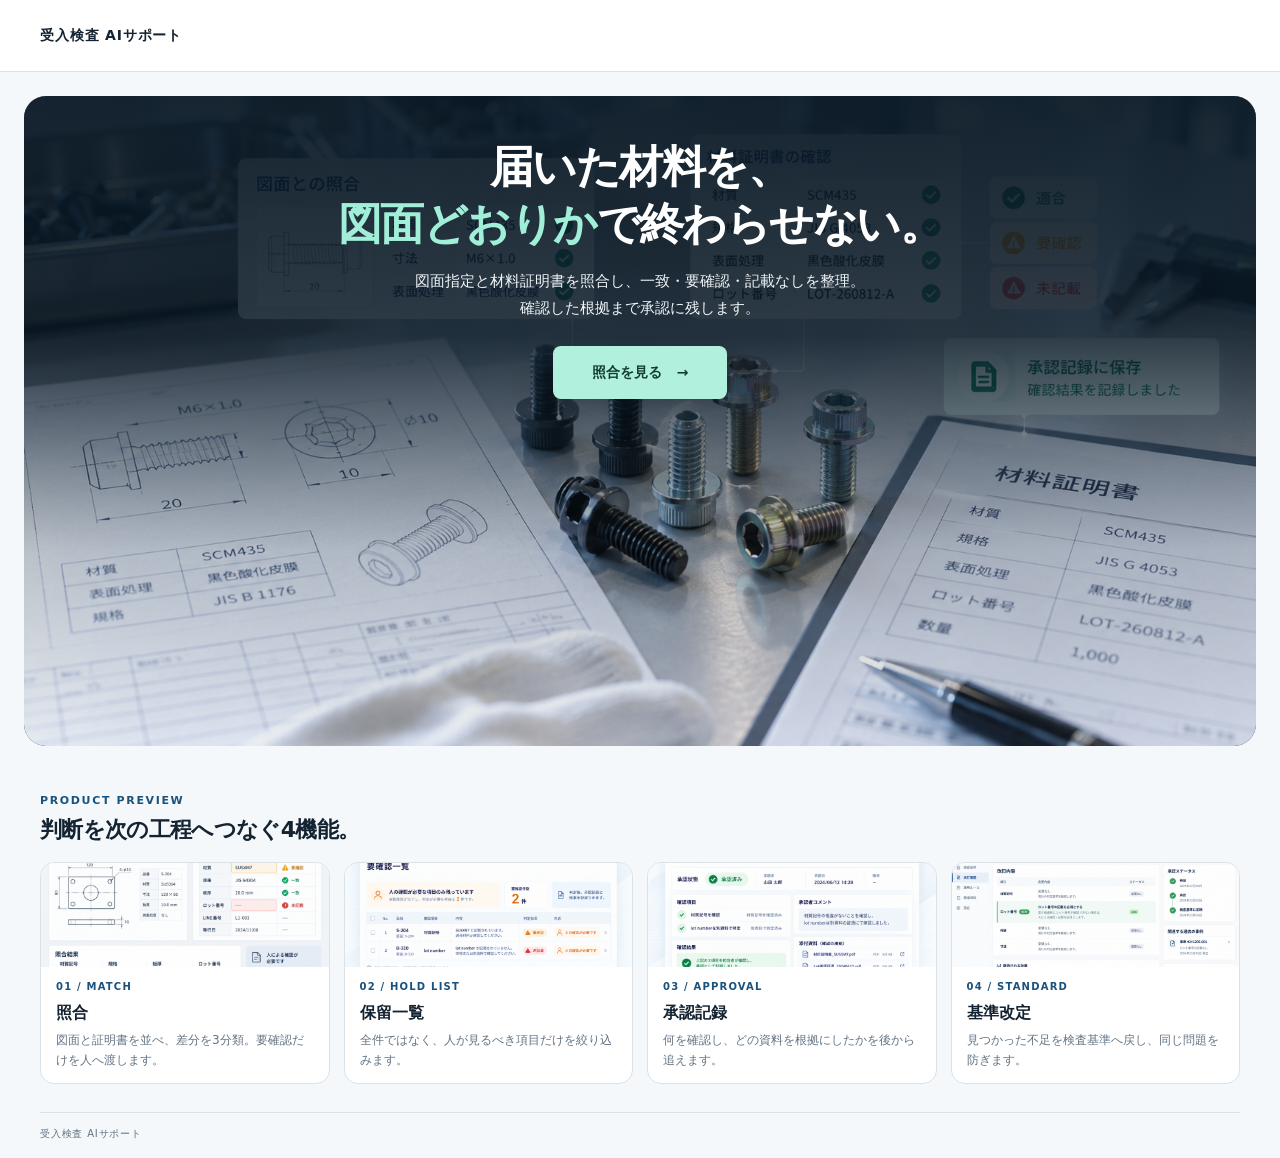
==== index.html @ 8296a330 "Refine story mode layout and auto progression" ====
<!doctype html><html lang="ja"><head><meta charset="UTF-8"><meta name="viewport" content="width=device-width,initial-scale=1"><meta name="color-scheme" content="light"><title>受入検査 AIサポート</title><meta name="description" content="図面と材料証明書を照合し、確認根拠を承認に残す受入検査デモ"><link rel="stylesheet" href="styles.css"><link rel="stylesheet" href="hero.css"></head><body class="landing">
<header class="topbar"><a class="brand" href="index.html"><b>受入検査 AIサポート</b></a></header>
<main><section class="hero hero-centered section-wrap" aria-labelledby="hero-title">
  <div class="hero-copy">
    
    <h1 id="hero-title">届いた材料を、<br><em>図面どおりか</em><span class="hero-title-ending">で終わらせない。</span></h1>
    <p class="hero-lead">図面指定と材料証明書を照合し、一致・要確認・記載なしを整理。<br>確認した根拠まで承認に残します。</p>
    <div class="hero-actions"><a class="btn btn-primary" href="story-mode.html">照合を見る <span aria-hidden="true">→</span></a></div>
  </div>
  <figure class="hero-main-visual"><img src="images/hero.png" width="1672" height="941" fetchpriority="high" alt="届いた金属部品を図面と材料証明書で照合し、確認結果を承認記録に残す受入検査の現場"></figure>
</section>
<section class="preview section-wrap" id="product-screens"><div class="section-intro"><div><p class="eyebrow">PRODUCT PREVIEW</p><h2>判断を次の工程へつなぐ4機能。</h2></div></div><div class="feature-grid">
<article class="feature-card" data-screen="match"><div class="feature-thumb thumb-match"><span class="mini-label">DRAWING</span><span class="mini-label cert">CERTIFICATE</span><b>要確認 2</b><i>↔</i></div><div class="feature-copy"><p class="feature-num">01 / MATCH</p><h3>照合</h3><p>図面と証明書を並べ、差分を3分類。要確認だけを人へ渡します。</p></div></article>
<article class="feature-card" data-screen="hold"><div class="feature-thumb thumb-hold"><div class="mini-row"><b>材質記号</b><span>要確認</span></div><div class="mini-row"><b>ロット番号</b><span>記載なし</span></div><strong>判断待ち 2件</strong></div><div class="feature-copy"><p class="feature-num">02 / HOLD LIST</p><h3>保留一覧</h3><p>全件ではなく、人が見るべき項目だけを絞り込みます。</p></div></article>
<article class="feature-card" data-screen="approval"><div class="feature-thumb thumb-approval"><span class="approval-check">✓</span><b>承認済み</b><small>確認者：山本</small><span class="approval-line"></span></div><div class="feature-copy"><p class="feature-num">03 / APPROVAL</p><h3>承認記録</h3><p>何を確認し、どの資料を根拠にしたかを後から追えます。</p></div></article>
<article class="feature-card" data-screen="standard"><div class="feature-thumb thumb-standard"><div class="version">v2.1</div><b>ロット番号を必須化</b><span>適用日 2024/09/01</span><i>✓ 承認済み</i></div><div class="feature-copy"><p class="feature-num">04 / STANDARD</p><h3>基準改定</h3><p>見つかった不足を検査基準へ戻し、同じ問題を防ぎます。</p></div></article></div></section>
</main><footer class="footer section-wrap"><span>受入検査 AIサポート</span></footer><script src="preview.js"></script></body></html>
---- styles.css ----
:root{--bg:#f5f8fa;--surface:#fff;--surface2:#edf3f7;--ink:#142331;--muted:#637383;--line:#d8e2e8;--blue:#19527d;--blue-soft:#e5f0f7;--green:#16856d;--green-soft:#e5f4ef;--amber:#b56a28;--amber-soft:#fff1e4;--gray:#7d8790;--gray-soft:#eef0f2;--r:14px}*{box-sizing:border-box}html{scroll-behavior:auto}body{margin:0;background:var(--bg);color:var(--ink);font-family:"Noto Sans JP","Yu Gothic",system-ui,sans-serif;line-height:1.65}button,a{font:inherit}button{cursor:pointer}.section-wrap{width:min(1200px,calc(100% - 64px));margin:auto}.topbar{height:72px;background:#fff;border-bottom:1px solid var(--line);display:flex;align-items:center;justify-content:space-between;padding:0 max(32px,calc((100% - 1200px)/2));position:sticky;top:0;z-index:5}.brand{display:flex;align-items:center;gap:11px;color:var(--ink);text-decoration:none}.brand-mark{width:34px;height:34px;display:grid;place-items:center;border:1px solid #a9c8df;border-radius:9px;background:#edf6fb;color:var(--blue);font-weight:700}.brand b,.brand small{display:block}.brand b{font-size:14px;letter-spacing:.06em}.brand small{font-size:10px;color:var(--muted);letter-spacing:.1em}.topbar-meta{display:flex;gap:18px;font-size:12px;color:var(--muted)}.demo-pill{padding:5px 9px;border:1px solid var(--line);border-radius:6px;font-size:10px;letter-spacing:.1em}.hero{display:grid;grid-template-columns:1fr 1.02fr;gap:80px;align-items:center;padding-top:86px;padding-bottom:78px}.eyebrow{margin:0 0 13px;color:var(--blue);font-size:11px;letter-spacing:.15em;font-weight:700}.hero h1{font-size:clamp(32px,4vw,52px);line-height:1.3;letter-spacing:-.045em;margin:0 0 22px}.hero h1 em{font-style:normal;color:var(--green)}.hero-lead{font-size:16px;color:var(--muted);margin:0 0 30px}.hero-actions{display:flex;gap:10px;flex-wrap:wrap}.btn{border:1px solid transparent;border-radius:8px;padding:12px 19px;display:inline-flex;align-items:center;justify-content:center;gap:15px;text-decoration:none;font-size:13px;font-weight:700;transition:.2s}.btn-primary{background:var(--blue);color:#fff}.btn-primary:hover{background:#113f60}.btn-secondary{background:#fff;color:var(--blue);border-color:#b8cfdf}.btn-secondary:hover{background:var(--blue-soft)}.hero-note{font-size:11px;color:var(--muted);margin:22px 0 0}.status-dot{display:inline-block;width:7px;height:7px;border-radius:50%;background:var(--amber);margin-right:6px}.compare-visual{background:#fff;border:1px solid var(--line);border-radius:var(--r);box-shadow:0 18px 50px #2c4c6217;overflow:hidden}.visual-head,.visual-foot{display:flex;align-items:center;justify-content:space-between;padding:14px 18px;font-size:11px;color:var(--muted);border-bottom:1px solid var(--line)}.visual-head strong{color:var(--amber)}.visual-body{display:grid;grid-template-columns:1fr 36px 1fr;gap:10px;align-items:center;padding:20px}.doc-card{border:1px solid var(--line);border-radius:10px;background:#fbfdfe;padding:13px;min-height:235px}.doc-top{display:flex;justify-content:space-between;font-size:9px;letter-spacing:.1em;color:var(--muted);border-bottom:1px solid var(--line);padding-bottom:9px}.doc-top b{font-size:10px;color:var(--ink);letter-spacing:0}.sketch{height:108px;background:#f1f5f7;position:relative;margin:14px 0;border-radius:5px;display:grid;place-items:center}.sketch-shape{width:100px;height:50px;border:2px solid #7892a3;border-radius:5px;transform:skew(-16deg)}.sketch-shape:after{content:"";display:block;width:25px;height:25px;border:2px solid #7892a3;border-radius:50%;margin:10px auto}.sketch i{font-size:8px;font-style:normal;color:var(--blue);position:absolute}.sketch i:first-of-type{right:18px;top:21px}.sketch i:last-of-type{left:18px;bottom:18px}.doc-card dl{margin:0;font-size:11px}.doc-card dl div{display:flex;justify-content:space-between;padding:5px 0}.doc-card dt{color:var(--muted)}.doc-card dd{margin:0;font-weight:700}.cert-lines{display:grid;gap:7px;padding:17px 6px 14px}.cert-lines span{height:5px;background:#dce6eb;border-radius:5px}.cert-lines .short{width:60%}.match-arrow{text-align:center;color:var(--blue)}.match-arrow span{display:block;font-size:9px;writing-mode:vertical-rl;margin:auto auto 7px}.match-arrow b{font-size:22px;font-weight:400}.warn{color:var(--amber)!important}.warn small{font-size:9px;background:var(--amber-soft);padding:2px 4px;border-radius:3px;margin-left:3px}.ok{color:var(--green)!important}.missing{color:var(--gray)!important}.visual-foot{border-top:1px solid var(--line);border-bottom:0;justify-content:flex-start;gap:13px;flex-wrap:wrap}.legend{font-size:10px}.warn-key{color:var(--amber)}.ok-key{color:var(--green)}.missing-key{color:var(--gray)}.record-chip{margin-left:auto;background:var(--green-soft);color:var(--green);padding:4px 8px;border-radius:5px;font-size:10px;font-weight:700}.preview{padding:28px 0 90px}.section-intro{display:flex;justify-content:space-between;align-items:end;gap:30px;margin-bottom:25px}.section-intro h2,.story-link h2{font-size:27px;line-height:1.4;letter-spacing:-.03em;margin:0}.section-intro>p{color:var(--muted);font-size:13px;margin:0 0 3px}.feature-grid{display:grid;grid-template-columns:repeat(4,1fr);gap:14px}.feature-card{background:var(--surface);border:1px solid var(--line);border-radius:var(--r);overflow:hidden;transition:.2s}.feature-card:hover,.feature-card.active{border-color:#9dbcd1;box-shadow:0 10px 28px #2c4c6214;transform:translateY(-2px)}.feature-thumb{height:145px;background:var(--surface2);position:relative;padding:16px}.feature-copy{padding:17px}.feature-num{color:var(--blue);font-size:10px;letter-spacing:.12em;font-weight:700;margin:0 0 5px}.feature-copy h3{font-size:18px;margin:0 0 6px}.feature-copy>p:not(.feature-num){font-size:12px;color:var(--muted);min-height:60px;margin:0}.feature-copy button{border:0;background:transparent;color:var(--blue);padding:13px 0 0;font-size:12px;font-weight:700}.thumb-match{background:#eef4f7}.mini-label{position:absolute;top:19px;left:17px;background:#fff;border:1px solid #bfd0da;padding:4px 7px;font-size:8px;color:var(--muted);letter-spacing:.1em}.mini-label.cert{left:auto;right:17px}.thumb-match:after{content:"↔";position:absolute;left:calc(50% - 7px);top:55px;color:var(--blue);font-size:20px}.thumb-match b{position:absolute;bottom:19px;left:17px;color:var(--amber);font-size:11px}.thumb-hold{background:#fff}.mini-row{display:flex;justify-content:space-between;border-bottom:1px solid var(--line);padding:9px 3px;font-size:10px}.mini-row span{color:var(--amber);background:var(--amber-soft);padding:2px 5px;border-radius:3px}.thumb-hold strong{position:absolute;bottom:17px;left:19px;color:var(--blue);font-size:11px}.thumb-approval{background:#edf7f3}.approval-check{display:grid;place-items:center;width:30px;height:30px;border-radius:50%;background:#d6eee6;color:var(--green);font-weight:700}.thumb-approval b{position:absolute;top:23px;left:58px;font-size:12px;color:var(--green)}.thumb-approval small{position:absolute;top:48px;left:58px;font-size:9px;color:var(--muted)}.approval-line{display:block;height:1px;background:#bfded4;margin-top:19px}.thumb-standard{background:#f2f5f7}.version{font-size:9px;color:var(--blue);margin-bottom:12px}.thumb-standard b{display:block;font-size:12px}.thumb-standard span{display:block;color:var(--muted);font-size:9px;margin-top:8px}.thumb-standard i{position:absolute;right:15px;bottom:15px;color:var(--green);font-size:9px;font-style:normal}.screen-detail{display:none;padding:75px 0 90px;border-top:1px solid var(--line)}.screen-detail.on{display:block}.detail-head{display:flex;justify-content:space-between;align-items:end;margin-bottom:25px}.detail-head h2{margin:0;font-size:28px}.detail-close{border:1px solid var(--line);background:#fff;border-radius:6px;color:var(--muted);padding:8px 12px;font-size:11px}.detail-shell{background:#fff;border:1px solid var(--line);border-radius:var(--r);padding:26px}.detail-table{width:100%;border-collapse:collapse;font-size:13px}.detail-table th,.detail-table td{text-align:left;border-bottom:1px solid var(--line);padding:14px}.detail-table th{font-size:11px;color:var(--muted);font-weight:500}.detail-table td:last-child{text-align:right}.detail-badge{font-size:10px;padding:4px 7px;border-radius:4px;font-weight:700}.detail-badge.warn{background:var(--amber-soft)}.detail-badge.ok{background:var(--green-soft)}.detail-badge.missing{background:var(--gray-soft)}.detail-cards{display:grid;grid-template-columns:1fr 1fr;gap:18px}.detail-card{border:1px solid var(--line);border-radius:10px;padding:20px}.detail-card h3{margin:0 0 15px;font-size:15px}.detail-card p{color:var(--muted);font-size:12px;margin:5px 0}.story-link{border-top:1px solid var(--line);padding-top:58px;padding-bottom:70px;display:flex;justify-content:space-between;align-items:center;gap:30px}.story-link p{color:var(--muted);font-size:13px;margin:8px 0 0}.footer{display:flex;justify-content:space-between;border-top:1px solid var(--line);padding-top:18px;padding-bottom:28px;color:var(--muted);font-size:10px;letter-spacing:.08em}
@media(max-width:900px){.section-wrap{width:min(100% - 32px,620px)}.topbar{padding:0 16px}.topbar-meta>span:first-child{display:none}.hero{grid-template-columns:1fr;gap:34px;padding-top:52px;padding-bottom:48px}.hero h1{font-size:36px}.feature-grid{grid-template-columns:repeat(2,1fr)}.section-intro{align-items:start;flex-direction:column;gap:9px}.screen-detail{padding-top:50px}.story-link{align-items:start;flex-direction:column}}
@media(max-width:520px){.section-wrap{width:calc(100% - 24px)}.topbar{height:62px}.brand small{font-size:8px}.hero{padding-top:38px}.hero h1{font-size:31px}.hero-lead{font-size:14px}.hero-actions .btn{flex:1;padding-inline:10px}.visual-body{grid-template-columns:1fr;gap:5px;padding:14px}.doc-card{min-height:180px}.match-arrow{display:flex;align-items:center;justify-content:center;gap:8px;height:18px}.match-arrow span{writing-mode:horizontal-tb;margin:0}.match-arrow b{font-size:18px}.feature-grid{gap:10px}.feature-thumb{height:112px;padding:11px}.feature-copy{padding:13px}.feature-copy h3{font-size:16px}.feature-copy>p:not(.feature-num){font-size:11px;min-height:79px}.section-intro h2,.detail-head h2,.story-link h2{font-size:23px}.detail-head{align-items:start;flex-direction:column;gap:15px}.detail-shell{padding:14px;overflow:auto}.detail-table{min-width:550px}.detail-cards{grid-template-columns:1fr}.footer{display:block}.footer span{display:block;margin-bottom:5px}}
.product-bar{display:flex;justify-content:space-between;align-items:center;padding-bottom:18px;border-bottom:1px solid var(--line);font-size:12px;color:var(--muted)}.match-workspace{display:grid;grid-template-columns:1fr 1fr;gap:18px;padding:22px 0}.evidence-panel{border:1px solid var(--line);border-radius:10px;background:#fbfdfe;padding:18px}.panel-title{display:flex;justify-content:space-between;color:var(--muted);font-size:11px;border-bottom:1px solid var(--line);padding-bottom:12px}.panel-title b{color:var(--ink);font-size:14px}.evidence-drawing{height:165px;background:#f0f5f7;margin:16px 0;position:relative;display:grid;place-items:center}.drawing-part{width:190px;height:90px;border:3px solid #7892a3;border-radius:8px;transform:skew(-16deg)}.drawing-part:after{content:"";display:block;width:44px;height:44px;border:3px solid #7892a3;border-radius:50%;margin:20px auto}.measure{position:absolute;font-size:10px;color:var(--blue)}.m1{left:22px;bottom:24px}.m2{right:32px;top:35px}.certificate-preview{height:165px;margin:16px 0;background:#f8fafb;padding:30px 22px;display:grid;align-content:start;gap:12px}.certificate-preview span{height:7px;background:#d6e2e8;border-radius:8px}.certificate-preview .short{width:55%}.evidence-list{font-size:12px}.evidence-list p{display:flex;justify-content:space-between;border-bottom:1px solid var(--line);padding:7px 0;margin:0}.evidence-list p span{color:var(--muted)}.evidence-list p b{font-weight:700}.evidence-list small{background:var(--amber-soft);font-size:9px;padding:2px 4px}.decision-strip{display:flex;align-items:center;gap:10px;border-top:1px solid var(--line);padding-top:18px;font-size:12px}.decision-strip>b{margin-right:auto}.decision-strip .btn{padding:8px 12px;font-size:11px}.hold-layout{display:grid;grid-template-columns:190px 1fr;gap:20px;padding:22px 0}.hold-nav{border:1px solid var(--line);border-radius:9px;padding:10px;display:grid;align-content:start;gap:5px;font-size:12px}.hold-nav>b{padding:8px;color:var(--muted);font-size:11px}.hold-nav span{padding:10px;border-radius:6px;display:flex;justify-content:space-between}.hold-nav .selected{background:var(--blue-soft);color:var(--blue);font-weight:700}.hold-nav strong{font-weight:700}.hold-table{border:1px solid var(--line);border-radius:9px;overflow:hidden}.hold-row{display:grid;grid-template-columns:1.3fr 1.5fr .8fr .5fr;gap:10px;align-items:center;padding:15px 16px;border-bottom:1px solid var(--line);font-size:12px}.hold-row:last-child{border-bottom:0}.hold-row small{display:block;color:var(--muted);font-size:10px}.hold-head{background:#f8fafb;color:var(--muted);font-size:10px}.queue-note{display:flex;align-items:center;justify-content:space-between;padding-top:16px;color:var(--muted);font-size:11px}.queue-note .btn{padding:8px 12px;font-size:11px}.approval-layout{display:grid;grid-template-columns:.8fr 1.2fr .8fr;gap:18px;padding-top:22px}.approval-summary,.approval-timeline,.approval-evidence{border:1px solid var(--line);border-radius:10px;padding:20px}.summary-avatar{width:42px;height:42px;display:grid;place-items:center;border-radius:50%;background:var(--blue-soft);color:var(--blue);font-weight:700}.approval-summary h3{font-size:15px;margin:12px 0 0}.approval-summary p{color:var(--muted);font-size:11px;margin:3px 0 18px}.approval-stamp{background:var(--green-soft);color:var(--green);font-size:11px;padding:7px 9px;border-radius:5px;margin-bottom:18px;display:inline-block}.approval-summary .btn{padding:9px 12px;font-size:11px}.approval-timeline h3,.approval-evidence h3{margin:0 0 14px;font-size:14px}.timeline-item{display:flex;gap:10px;padding:13px 0;border-bottom:1px solid var(--line)}.timeline-item:last-child{border:0}.timeline-item i{font-style:normal;background:var(--green-soft);color:var(--green);border-radius:50%;width:21px;height:21px;display:grid;place-items:center;font-size:11px}.timeline-item b,.timeline-item small{display:block}.timeline-item b{font-size:12px}.timeline-item small{color:var(--muted);font-size:10px}.approval-evidence span{display:block;color:var(--blue);font-size:11px;padding:10px 0;border-bottom:1px solid var(--line)}.standard-layout{display:grid;grid-template-columns:1fr 55px 1fr;align-items:center;gap:14px;padding:28px 0}.version-card{border:1px solid var(--line);border-radius:10px;padding:20px;background:#fbfdfe}.version-card.updated{border-color:#9bc8ba;background:#f2faf7}.version-card h3{font-size:15px;margin:0 0 15px}.version-card p:not(.eyebrow){font-size:12px;border-bottom:1px solid var(--line);padding:8px 0;margin:0}.muted-line{color:var(--muted)}.added-line{color:var(--green);font-weight:700}.added-line small{font-size:9px;background:var(--green-soft);padding:2px 5px;margin-left:5px}.version-arrow{text-align:center;color:var(--blue);font-size:24px}.standard-footer{display:flex;align-items:center;gap:25px;border-top:1px solid var(--line);padding-top:18px;font-size:11px}.standard-footer div{display:grid;gap:3px}.standard-footer div:first-child{flex:1}.standard-footer span{color:var(--muted)}.standard-footer .btn{padding:8px 12px;font-size:11px}
@media(max-width:700px){.match-workspace,.approval-layout{grid-template-columns:1fr}.hold-layout{grid-template-columns:1fr}.hold-nav{grid-template-columns:repeat(3,1fr);align-items:center}.hold-nav>b{grid-column:1/-1}.hold-row{grid-template-columns:1fr 1fr;gap:8px}.hold-head{display:none}.queue-note{align-items:start;flex-direction:column;gap:10px}.standard-layout{grid-template-columns:1fr}.version-arrow{transform:rotate(90deg)}.standard-footer{align-items:start;flex-direction:column;gap:12px}.standard-footer .btn{width:100%}.decision-strip{flex-wrap:wrap}.decision-strip>b{width:100%}.decision-strip .btn{margin-left:auto}}
.flow-console{display:none;background:#fff;border:1px solid var(--line);border-radius:var(--r);padding:22px;margin-bottom:72px;box-shadow:0 12px 35px #2c4c620d}.flow-console.on{display:block}.flow-top{display:flex;justify-content:space-between;align-items:center;border-bottom:1px solid var(--line);padding-bottom:15px;gap:15px}.flow-top b{font-size:14px}.flow-status{font-size:11px;color:var(--muted)}.flow-rail{display:grid;grid-template-columns:repeat(4,1fr);gap:8px;padding:18px 0}.flow-nav{background:#f6f8f9;border:1px solid var(--line);border-radius:7px;padding:10px;text-align:left;color:var(--muted);font-size:11px;cursor:pointer}.flow-nav strong{display:block;color:var(--ink);font-size:12px;margin-top:3px}.flow-nav.active{background:var(--blue-soft);border-color:#a5c8dd;color:var(--blue)}.flow-nav.done{background:var(--green-soft);border-color:#b8dfd2}.flow-nav.done strong{color:var(--green)}.flow-stage{background:#f8fafb;border:1px solid var(--line);border-radius:10px;padding:22px;min-height:188px;position:relative}.stage-copy{max-width:520px}.stage-copy p{margin:6px 0;color:var(--muted);font-size:12px}.stage-copy h3{font-size:21px;margin:0}.stage-eyebrow{font-size:10px;letter-spacing:.14em;color:var(--blue);font-weight:700}.stage-visual{position:absolute;right:22px;top:22px;width:42%;height:142px;border:1px solid var(--line);border-radius:8px;background:#fff;padding:14px;opacity:.45;transition:opacity .4s,transform .4s}.flow-stage.revealed .stage-visual{opacity:1;transform:translateY(-2px)}.stage-visual .line{display:block;height:7px;background:#dfe8ed;border-radius:5px;margin:10px 0}.stage-visual .line.short{width:58%}.stage-visual .state-pill{display:inline-block;margin-top:10px;padding:4px 7px;border-radius:4px;font-size:10px;background:var(--amber-soft);color:var(--amber)}.flow-actions{display:flex;align-items:center;justify-content:space-between;gap:15px;padding-top:18px}.flow-actions small{color:var(--muted);font-size:11px}.flow-actions .btn{padding:9px 14px;font-size:11px}.flow-actions .btn[hidden]{display:none}.flow-progress{height:3px;background:#e6edf1;border-radius:5px;overflow:hidden;margin-top:18px}.flow-progress i{display:block;width:0;height:100%;background:var(--green);transition:width .5s ease}.flow-skip{border:0;background:transparent;color:var(--muted);font-size:11px;cursor:pointer}.flow-skip:hover{color:var(--blue)}
.feature-thumb.has-image{padding:0;background:#eef4f7;display:grid;place-items:center}.feature-thumb.has-image img{display:block;width:100%;height:100%;object-fit:cover;object-position:center;border:0}.feature-thumb.has-image:after{display:none}
.screen-gallery{padding:35px 0 78px;border-top:1px solid var(--line)}.gallery-grid{display:grid;grid-template-columns:repeat(2,1fr);gap:16px}.gallery-grid figure{margin:0;background:#fff;border:1px solid var(--line);border-radius:var(--r);overflow:hidden}.gallery-grid figure img{display:block;width:100%;height:auto;aspect-ratio:1672/941;object-fit:cover;background:#f2f6f8}.gallery-grid figcaption{display:flex;justify-content:space-between;align-items:center;padding:12px 15px}.gallery-grid figcaption b{color:var(--blue);font-size:10px;letter-spacing:.12em}.gallery-grid figcaption span{font-size:13px;font-weight:700}
@media(max-width:700px){.gallery-grid{grid-template-columns:1fr}.gallery-grid figure img{aspect-ratio:1672/941}}
@media(max-width:700px){.flow-console{padding:14px;margin-bottom:48px}.flow-top{align-items:start;flex-direction:column}.flow-rail{grid-template-columns:repeat(2,1fr)}.flow-stage{min-height:300px;padding:17px}.stage-visual{position:relative;right:auto;top:auto;width:100%;height:105px;margin-top:20px}.flow-actions{align-items:start;flex-direction:column}.flow-actions .btn{width:100%}}
/* Phase 1: compact landing and separate CTA destinations. */
.landing .hero{gap:56px;padding-top:38px;padding-bottom:32px}
.landing .hero h1{font-size:clamp(32px,3.2vw,46px)}
.landing .hero-lead{margin-bottom:22px}
.landing .hero-note{margin-top:16px}
.landing .preview{padding:10px 0 28px}
.landing .section-intro{margin-bottom:16px}
.landing .section-intro .eyebrow{margin-bottom:5px}
.landing .section-intro h2{font-size:22px}
.landing .feature-thumb{height:104px;overflow:hidden}.landing .feature-thumb.has-image img{height:104px;min-height:0;object-fit:cover}
.landing .feature-copy{padding:12px 15px}
.landing .feature-copy h3{font-size:16px;margin-bottom:4px}
.landing .feature-copy>p:not(.feature-num){min-height:40px}
.feature-copy a{display:inline-flex;gap:12px;padding-top:8px;color:var(--blue);font-size:12px;font-weight:700;text-decoration:none}
.landing .footer{padding-top:13px;padding-bottom:16px}
.footer a,.return-link{color:var(--blue);font-size:12px;text-decoration:none}
a:focus-visible{outline:3px solid var(--blue);outline-offset:4px}
.destination-main{padding-top:28px;padding-bottom:28px}
.destination-heading{display:flex;justify-content:space-between;align-items:center;margin-bottom:24px}
.destination-heading h1{font-size:26px;margin:0}
.destination-heading .eyebrow{margin-bottom:4px}
.destination .detail-head{margin-bottom:16px}
.destination .detail-head h2{font-size:22px}
.supporting-link{display:inline-block;margin-top:20px}
.destination button:disabled{opacity:.55;cursor:default}
@media(max-width:900px){.landing .hero{gap:28px;padding-top:30px;padding-bottom:28px}}
@media(max-width:520px){.landing .hero h1{font-size:31px}.landing .feature-copy{padding:12px}.landing .feature-copy>p:not(.feature-num){min-height:60px}.destination-heading{align-items:flex-start;gap:16px}.destination-heading h1{font-size:23px}}
---- hero.css ----
/* Photo Hero with readable text overlay. */
.landing .hero.hero-centered{position:relative;isolation:isolate;display:flex;align-items:flex-start;justify-content:center;width:min(1280px,calc(100% - 48px));min-height:650px;margin:24px auto 36px;padding:42px 28px;border:0;border-radius:22px;overflow:hidden;background:#162936}
.hero-main-visual{position:absolute;inset:0;margin:0;z-index:-2}
.hero-main-visual img{display:block;width:100%;height:100%;object-fit:cover;object-position:center 62%}
.hero-centered:after{content:"";position:absolute;inset:0;z-index:-1;background:linear-gradient(180deg,rgba(9,24,36,.94) 0%,rgba(9,24,36,.84) 37%,rgba(9,24,36,.24) 70%,rgba(9,24,36,.05) 100%)}
.hero-centered .hero-copy{text-align:center;width:100%;max-width:820px}
.landing .hero-centered h1{font-size:44px;line-height:1.3;letter-spacing:-.035em;margin:0 0 16px;color:#fff}
.landing .hero-centered h1 em{color:#a1efd8}
.landing .hero-centered .hero-lead{font-size:15px;line-height:1.8;margin:0 0 24px;color:#f0f5f8}
.hero-centered .hero-actions{justify-content:center;gap:12px}
.hero-centered .hero-actions .btn{min-width:174px;padding:14px 24px;font-size:14px}
.hero-centered .btn-primary{background:#b1f0dc;color:#123c32;box-shadow:0 4px 16px #0002}
.hero-centered .btn-primary:hover{background:#d0f8eb}
.hero-centered .btn-secondary{background:#fff;color:#193f58;border-color:#fff}
@media(max-width:1100px){.landing .hero.hero-centered{min-height:610px}.landing .hero-centered h1{font-size:40px}}
@media(max-width:600px){.landing .hero.hero-centered{width:calc(100% - 24px);min-height:570px;padding:30px 16px;margin:12px auto 28px;border-radius:18px}.landing .hero-centered h1{font-size:26px;line-height:1.4;letter-spacing:-.055em}.landing .hero-centered .hero-lead{font-size:13px;line-height:1.8;margin-bottom:20px}.hero-centered .hero-actions{gap:10px;flex-direction:column;align-items:stretch}.hero-centered .hero-actions .btn{flex:none;padding:13px 18px;min-width:0}.hero-main-visual img{object-position:50% 70%}.hero-centered:after{background:linear-gradient(180deg,#091824f5 0%,#091824d9 45%,#09182438 80%,#09182414 100%)}}
.hero-title-ending{display:inline-block}
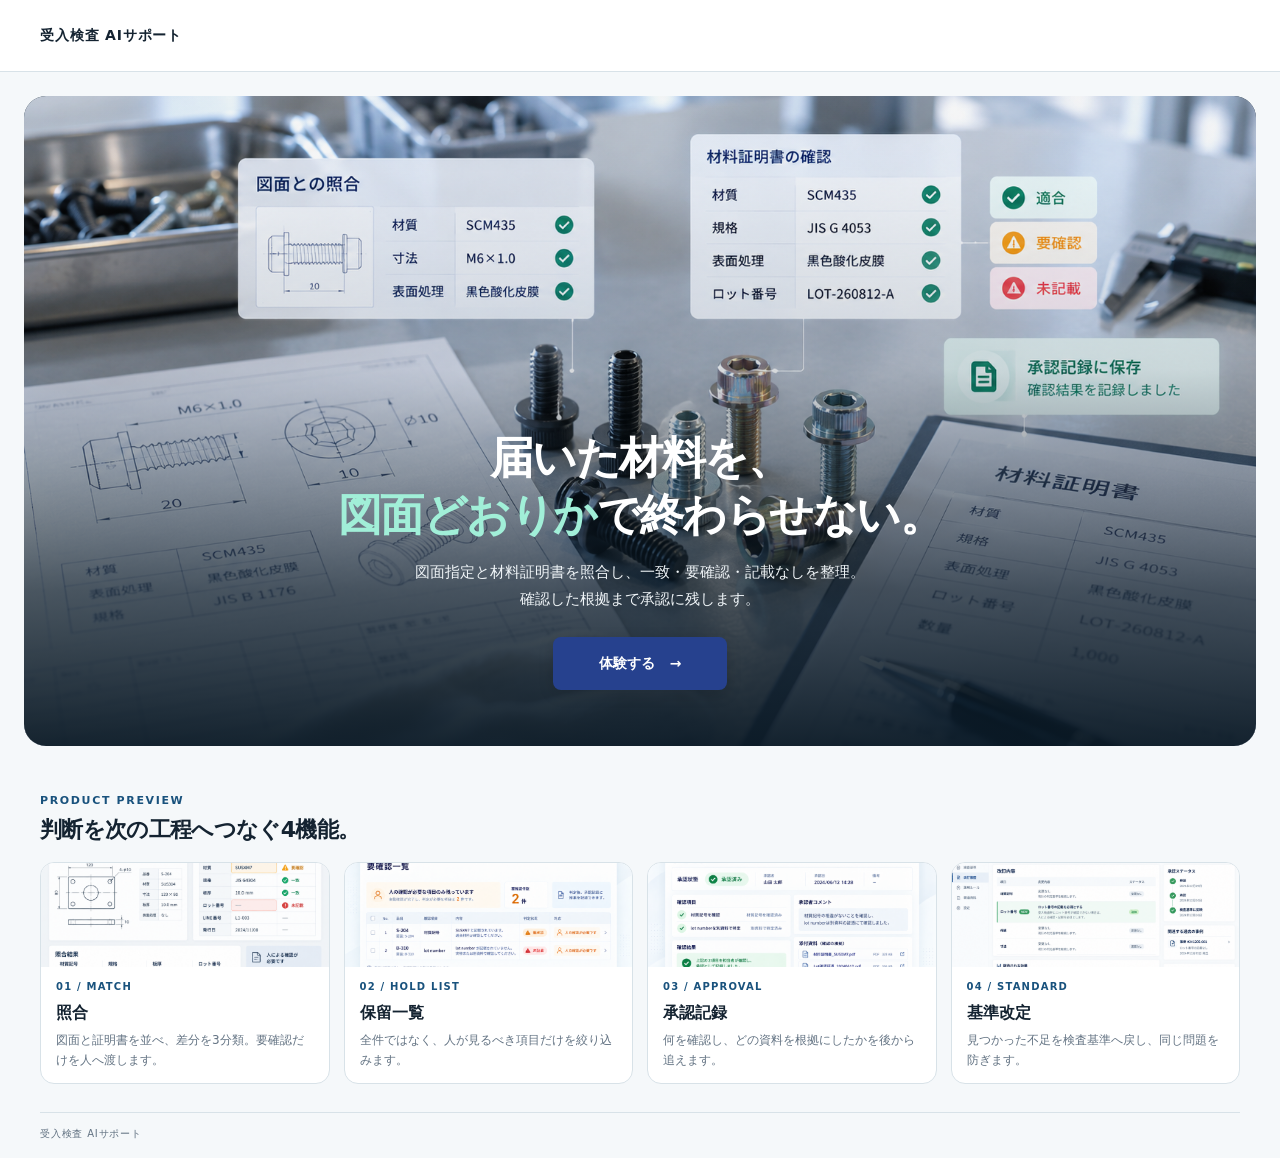
==== commit 87b38d2f: "仮完成" ====
--- a/index.html
+++ b/index.html
@@ -5,7 +5,7 @@
     
     <h1 id="hero-title">届いた材料を、<br><em>図面どおりか</em><span class="hero-title-ending">で終わらせない。</span></h1>
     <p class="hero-lead">図面指定と材料証明書を照合し、一致・要確認・記載なしを整理。<br>確認した根拠まで承認に残します。</p>
-    <div class="hero-actions"><a class="btn btn-primary" href="story-mode.html">照合を見る <span aria-hidden="true">→</span></a></div>
+    <div class="hero-actions"><a class="btn btn-primary" href="story-mode.html">体験する <span aria-hidden="true">→</span></a></div>
   </div>
   <figure class="hero-main-visual"><img src="images/hero.png" width="1672" height="941" fetchpriority="high" alt="届いた金属部品を図面と材料証明書で照合し、確認結果を承認記録に残す受入検査の現場"></figure>
 </section>
--- a/hero.css
+++ b/hero.css
@@ -1,17 +1,17 @@
 /* Photo Hero with readable text overlay. */
-.landing .hero.hero-centered{position:relative;isolation:isolate;display:flex;align-items:flex-start;justify-content:center;width:min(1280px,calc(100% - 48px));min-height:650px;margin:24px auto 36px;padding:42px 28px;border:0;border-radius:22px;overflow:hidden;background:#162936}
+.landing .hero.hero-centered{position:relative;isolation:isolate;display:flex;align-items:flex-end;justify-content:center;width:min(1280px,calc(100% - 48px));min-height:650px;margin:24px auto 36px;padding:42px 28px 56px;border:0;border-radius:22px;overflow:hidden;background:#162936}
 .hero-main-visual{position:absolute;inset:0;margin:0;z-index:-2}
 .hero-main-visual img{display:block;width:100%;height:100%;object-fit:cover;object-position:center 62%}
-.hero-centered:after{content:"";position:absolute;inset:0;z-index:-1;background:linear-gradient(180deg,rgba(9,24,36,.94) 0%,rgba(9,24,36,.84) 37%,rgba(9,24,36,.24) 70%,rgba(9,24,36,.05) 100%)}
-.hero-centered .hero-copy{text-align:center;width:100%;max-width:820px}
+.hero-centered:after{content:"";position:absolute;inset:0;z-index:-1;background:linear-gradient(180deg,rgba(9,24,36,.04) 12%,rgba(9,24,36,.14) 42%,rgba(9,24,36,.72) 76%,rgba(9,24,36,.95) 100%)}
+.hero-centered .hero-copy{position:relative;z-index:1;text-align:center;width:100%;max-width:820px}
 .landing .hero-centered h1{font-size:44px;line-height:1.3;letter-spacing:-.035em;margin:0 0 16px;color:#fff}
 .landing .hero-centered h1 em{color:#a1efd8}
 .landing .hero-centered .hero-lead{font-size:15px;line-height:1.8;margin:0 0 24px;color:#f0f5f8}
 .hero-centered .hero-actions{justify-content:center;gap:12px}
 .hero-centered .hero-actions .btn{min-width:174px;padding:14px 24px;font-size:14px}
-.hero-centered .btn-primary{background:#b1f0dc;color:#123c32;box-shadow:0 4px 16px #0002}
-.hero-centered .btn-primary:hover{background:#d0f8eb}
+.hero-centered .btn-primary{background:#26418E;color:#fff;box-shadow:0 4px 16px #0002}
+.hero-centered .btn-primary:hover{background:#3A5BB4}
 .hero-centered .btn-secondary{background:#fff;color:#193f58;border-color:#fff}
-@media(max-width:1100px){.landing .hero.hero-centered{min-height:610px}.landing .hero-centered h1{font-size:40px}}
-@media(max-width:600px){.landing .hero.hero-centered{width:calc(100% - 24px);min-height:570px;padding:30px 16px;margin:12px auto 28px;border-radius:18px}.landing .hero-centered h1{font-size:26px;line-height:1.4;letter-spacing:-.055em}.landing .hero-centered .hero-lead{font-size:13px;line-height:1.8;margin-bottom:20px}.hero-centered .hero-actions{gap:10px;flex-direction:column;align-items:stretch}.hero-centered .hero-actions .btn{flex:none;padding:13px 18px;min-width:0}.hero-main-visual img{object-position:50% 70%}.hero-centered:after{background:linear-gradient(180deg,#091824f5 0%,#091824d9 45%,#09182438 80%,#09182414 100%)}}
+@media(max-width:1100px){.landing .hero.hero-centered{min-height:610px;padding-bottom:48px}.landing .hero-centered h1{font-size:40px}}
+@media(max-width:600px){.landing .hero.hero-centered{width:calc(100% - 24px);min-height:570px;padding:30px 16px 32px;margin:12px auto 28px;border-radius:18px}.hero-centered .hero-copy{max-width:100%;min-width:0}.landing .hero-centered h1{max-width:100%;font-size:26px;line-height:1.4;letter-spacing:-.055em;overflow-wrap:anywhere;word-break:break-word}.landing .hero-centered .hero-lead{max-width:100%;font-size:13px;line-height:1.8;margin-bottom:20px;overflow-wrap:anywhere}.hero-centered .hero-actions{width:100%;gap:10px;flex-direction:column;align-items:stretch}.hero-centered .hero-actions .btn{flex:none;width:100%;padding:13px 18px;min-width:0}.hero-main-visual img{object-position:50% 70%}.hero-centered:after{background:linear-gradient(180deg,#09182412 10%,#09182438 48%,#091824d9 80%,#091824f5 100%)}}
 .hero-title-ending{display:inline-block}
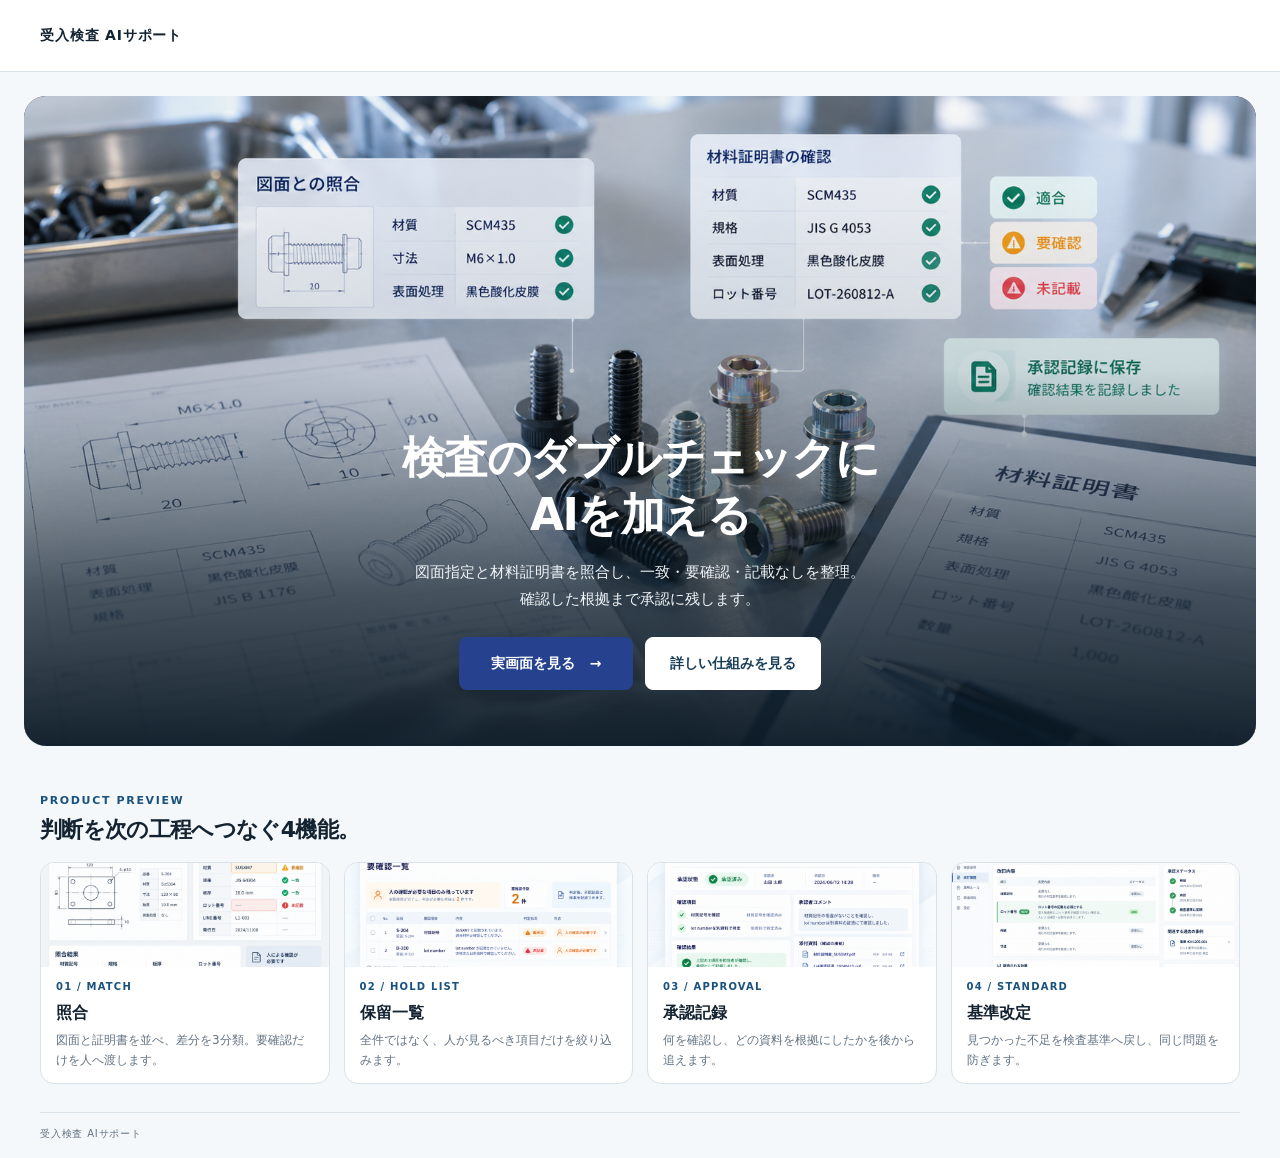
==== commit b6870f3f: "修正" ====
--- a/index.html
+++ b/index.html
@@ -1,23 +1,63 @@
-<!doctype html><html lang="ja"><head><meta charset="UTF-8"><meta name="viewport" content="width=device-width,initial-scale=1"><meta name="color-scheme" content="light"><title>受入検査 AIサポート</title><meta name="description" content="図面と材料証明書を照合し、確認根拠を承認に残す受入検査デモ"><link rel="stylesheet" href="styles.css"><link rel="stylesheet" href="hero.css"></head><body class="landing">
+<!doctype html>
+<html lang="ja">
+<head>
+  <meta charset="UTF-8">
+  <meta name="viewport" content="width=device-width,initial-scale=1">
+  <meta name="color-scheme" content="light">
+  <title>受入検査 AIサポート</title>
+  <meta name="description" content="図面と材料証明書を照合し、確認根拠を承認に残す受入検査デモ">
+  <link rel="stylesheet" href="styles.css">
+  <link rel="stylesheet" href="hero.css">
+</head>
+<body class="landing">
 <header class="topbar"><a class="brand" href="index.html"><b>受入検査 AIサポート</b></a></header>
-<main><section class="hero hero-centered section-wrap" aria-labelledby="hero-title">
-  <div class="hero-copy">
-    
-    <h1 id="hero-title">届いた材料を、<br><em>図面どおりか</em><span class="hero-title-ending">で終わらせない。</span></h1>
-    <p class="hero-lead">図面指定と材料証明書を照合し、一致・要確認・記載なしを整理。<br>確認した根拠まで承認に残します。</p>
-    <div class="hero-actions"><a class="btn btn-primary" href="story-mode.html">体験する <span aria-hidden="true">→</span></a></div>
-  </div>
-  <figure class="hero-main-visual"><img src="images/hero.png" width="1672" height="941" fetchpriority="high" alt="届いた金属部品を図面と材料証明書で照合し、確認結果を承認記録に残す受入検査の現場"></figure>
-</section>
-<section class="preview section-wrap" id="product-screens"><div class="section-intro"><div><p class="eyebrow">PRODUCT PREVIEW</p><h2>判断を次の工程へつなぐ4機能。</h2></div></div><div class="feature-grid">
-<article class="feature-card" data-screen="match"><div class="feature-thumb thumb-match"><span class="mini-label">DRAWING</span><span class="mini-label cert">CERTIFICATE</span><b>要確認 2</b><i>↔</i></div><div class="feature-copy"><p class="feature-num">01 / MATCH</p><h3>照合</h3><p>図面と証明書を並べ、差分を3分類。要確認だけを人へ渡します。</p></div></article>
-<article class="feature-card" data-screen="hold"><div class="feature-thumb thumb-hold"><div class="mini-row"><b>材質記号</b><span>要確認</span></div><div class="mini-row"><b>ロット番号</b><span>記載なし</span></div><strong>判断待ち 2件</strong></div><div class="feature-copy"><p class="feature-num">02 / HOLD LIST</p><h3>保留一覧</h3><p>全件ではなく、人が見るべき項目だけを絞り込みます。</p></div></article>
-<article class="feature-card" data-screen="approval"><div class="feature-thumb thumb-approval"><span class="approval-check">✓</span><b>承認済み</b><small>確認者：山本</small><span class="approval-line"></span></div><div class="feature-copy"><p class="feature-num">03 / APPROVAL</p><h3>承認記録</h3><p>何を確認し、どの資料を根拠にしたかを後から追えます。</p></div></article>
-<article class="feature-card" data-screen="standard"><div class="feature-thumb thumb-standard"><div class="version">v2.1</div><b>ロット番号を必須化</b><span>適用日 2024/09/01</span><i>✓ 承認済み</i></div><div class="feature-copy"><p class="feature-num">04 / STANDARD</p><h3>基準改定</h3><p>見つかった不足を検査基準へ戻し、同じ問題を防ぎます。</p></div></article></div></section>
-</main><footer class="footer section-wrap"><span>受入検査 AIサポート</span></footer><script src="preview.js"></script></body></html>
-
-
-
-
-
-
+<main>
+  <section class="hero hero-centered section-wrap" aria-labelledby="hero-title">
+    <div class="hero-copy">
+      <h1 id="hero-title">検査のダブルチェックに<br><em>AIを加える</em></h1>
+      <p class="hero-lead">図面指定と材料証明書を照合し、一致・要確認・記載なしを整理。<br>確認した根拠まで承認に残します。</p>
+      <div class="hero-actions">
+        <a class="btn btn-primary" href="screens.html?screen=match">実画面を見る <span aria-hidden="true">→</span></a>
+        <a class="btn btn-secondary" href="story-mode.html">詳しい仕組みを見る</a>
+      </div>
+    </div>
+    <figure class="hero-main-visual"><img src="images/hero.png" width="1672" height="941" fetchpriority="high" alt="届いた金属部品を図面と材料証明書で照合し、確認結果を承認記録に残す受入検査の現場"></figure>
+  </section>
+  <section class="preview section-wrap" id="product-screens">
+    <div class="section-intro"><div><p class="eyebrow">PRODUCT PREVIEW</p><h2>判断を次の工程へつなぐ4機能。</h2></div></div>
+    <div class="feature-grid">
+      <a class="feature-card" href="screens.html?screen=match">
+        <div class="feature-thumb thumb-match"><span class="mini-label">DRAWING</span><span class="mini-label cert">CERTIFICATE</span><b>要確認 2</b><i>↔</i></div>
+        <div class="feature-copy"><p class="feature-num">01 / MATCH</p><h3>照合</h3><p>図面と証明書を並べ、差分を3分類。要確認だけを人へ渡します。</p></div>
+      </a>
+      <a class="feature-card" href="screens.html?screen=hold">
+        <div class="feature-thumb thumb-hold"><div class="mini-row"><b>材質記号</b><span>要確認</span></div><div class="mini-row"><b>ロット番号</b><span>記載なし</span></div><strong>判断待ち 2件</strong></div>
+        <div class="feature-copy"><p class="feature-num">02 / HOLD LIST</p><h3>保留一覧</h3><p>全件ではなく、人が見るべき項目だけを絞り込みます。</p></div>
+      </a>
+      <a class="feature-card" href="screens.html?screen=approval">
+        <div class="feature-thumb thumb-approval"><span class="approval-check">✓</span><b>承認済み</b><small>確認者：山本</small><span class="approval-line"></span></div>
+        <div class="feature-copy"><p class="feature-num">03 / APPROVAL</p><h3>承認記録</h3><p>何を確認し、どの資料を根拠にしたかを後から追えます。</p></div>
+      </a>
+      <a class="feature-card" href="screens.html?screen=standard">
+        <div class="feature-thumb thumb-standard"><div class="version">v2.1</div><b>ロット番号を必須化</b><span>適用日 2024/09/01</span><i>✓ 承認済み</i></div>
+        <div class="feature-copy"><p class="feature-num">04 / STANDARD</p><h3>基準改定</h3><p>見つかった不足を検査基準へ戻し、同じ問題を防ぎます。</p></div>
+      </a>
+    </div>
+  </section>
+</main>
+<footer class="footer section-wrap"><span>受入検査 AIサポート</span></footer>
+<script>
+(() => {
+  const params = new URLSearchParams(location.search);
+  if (params.get('start') === 'screens') {
+    const from = params.get('from');
+    const next = new URL('screens.html', location.href);
+    next.searchParams.set('screen', 'match');
+    if (from) next.searchParams.set('from', from);
+    location.replace(next);
+  }
+})();
+</script>
+<script src="preview.js"></script>
+</body>
+</html>
--- a/styles.css
+++ b/styles.css
@@ -37,3 +37,5 @@
 @media(max-width:520px){.landing .hero h1{font-size:31px}.landing .feature-copy{padding:12px}.landing .feature-copy>p:not(.feature-num){min-height:60px}.destination-heading{align-items:flex-start;gap:16px}.destination-heading h1{font-size:23px}}
 
 
+
+a.feature-card{color:inherit;text-decoration:none;display:block}
--- a/hero.css
+++ b/hero.css
@@ -5,7 +5,7 @@
 .hero-centered:after{content:"";position:absolute;inset:0;z-index:-1;background:linear-gradient(180deg,rgba(9,24,36,.04) 12%,rgba(9,24,36,.14) 42%,rgba(9,24,36,.72) 76%,rgba(9,24,36,.95) 100%)}
 .hero-centered .hero-copy{position:relative;z-index:1;text-align:center;width:100%;max-width:820px}
 .landing .hero-centered h1{font-size:44px;line-height:1.3;letter-spacing:-.035em;margin:0 0 16px;color:#fff}
-.landing .hero-centered h1 em{color:#a1efd8}
+.landing .hero-centered h1 em{color:#fff}
 .landing .hero-centered .hero-lead{font-size:15px;line-height:1.8;margin:0 0 24px;color:#f0f5f8}
 .hero-centered .hero-actions{justify-content:center;gap:12px}
 .hero-centered .hero-actions .btn{min-width:174px;padding:14px 24px;font-size:14px}
